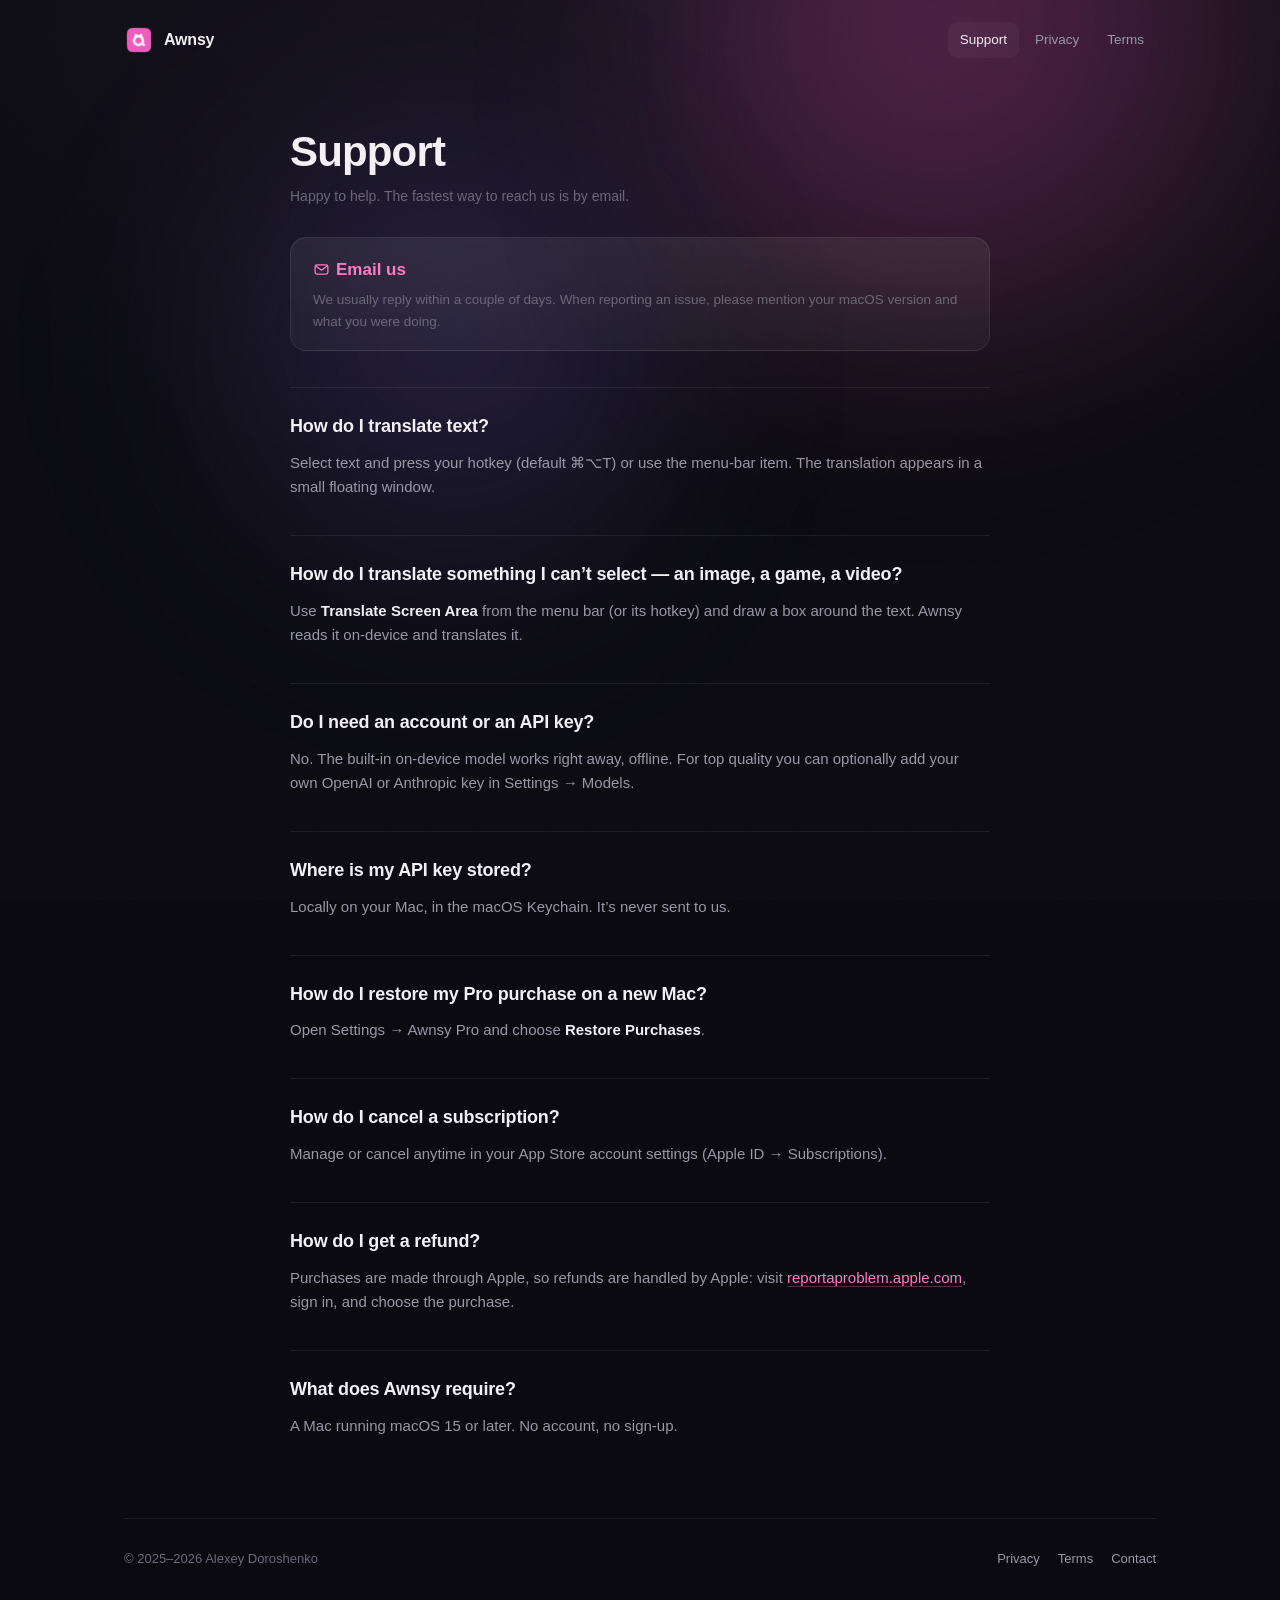
==== support/index.html @ fcd74c51 "feat: add awnsy.com site (landing, support, privacy, terms)" ====
<!doctype html>
<html lang="en">
<head>
<meta charset="utf-8">
<meta name="viewport" content="width=device-width, initial-scale=1">
<title>Awnsy — Support</title>
<meta name="description" content="Get help with Awnsy: how translation and Translate Screen Area work, API keys, purchases, restores, and refunds.">
<link rel="canonical" href="https://awnsy.com/support/">
<link rel="icon" href="../icon.png">
<link rel="stylesheet" href="../assets/site.css">
</head>
<body>
  <div class="aurora"></div>
  <div class="noise"></div>

  <div class="wrap">
    <nav aria-label="Main">
      <a class="brand" href="../index.html"><img src="../icon.png" alt=""><span>Awnsy</span></a>
      <div class="nav-links">
        <a href="../support/index.html" aria-current="page">Support</a>
        <a href="../privacy/index.html">Privacy</a>
        <a href="../terms/index.html">Terms</a>
      </div>
    </nav>

    <main class="prose up">
      <h1>Support</h1>
      <p class="eff">Happy to help. The fastest way to reach us is by email.</p>

      <div class="note-card">
        <svg viewBox="0 0 24 24" aria-hidden="true" style="width:17px;height:17px;stroke:var(--pink);fill:none;stroke-width:1.8;stroke-linecap:round;stroke-linejoin:round;vertical-align:-3px;margin-right:6px"><rect x="3" y="5.5" width="18" height="13" rx="2.5"/><path d="m4 7 8 6 8-6"/></svg><a href="mailto:aidsoid+awnsy@gmail.com">Email us</a>
        <p>We usually reply within a couple of days. When reporting an issue, please mention your macOS version and what you were doing.</p>
      </div>

      <h2>How do I translate text?</h2>
      <p>Select text and press your hotkey (default ⌘⌥T) or use the menu-bar item. The translation appears in a small floating window.</p>

      <h2>How do I translate something I can’t select — an image, a game, a video?</h2>
      <p>Use <strong>Translate Screen Area</strong> from the menu bar (or its hotkey) and draw a box around the text. Awnsy reads it on-device and translates it.</p>

      <h2>Do I need an account or an API key?</h2>
      <p>No. The built-in on-device model works right away, offline. For top quality you can optionally add your own OpenAI or Anthropic key in Settings → Models.</p>

      <h2>Where is my API key stored?</h2>
      <p>Locally on your Mac, in the macOS Keychain. It’s never sent to us.</p>

      <h2>How do I restore my Pro purchase on a new Mac?</h2>
      <p>Open Settings → Awnsy Pro and choose <strong>Restore Purchases</strong>.</p>

      <h2>How do I cancel a subscription?</h2>
      <p>Manage or cancel anytime in your App Store account settings (Apple&nbsp;ID → Subscriptions).</p>

      <h2>How do I get a refund?</h2>
      <p>Purchases are made through Apple, so refunds are handled by Apple: visit <a href="https://reportaproblem.apple.com" rel="noopener">reportaproblem.apple.com</a>, sign in, and choose the purchase.</p>

      <h2>What does Awnsy require?</h2>
      <p>A Mac running macOS 15 or later. No account, no sign-up.</p>
    </main>

    <footer>
      <div class="foot-row">
        <span>© 2025–2026 Alexey Doroshenko</span>
        <span class="spacer"></span>
        <a href="../privacy/index.html">Privacy</a>
        <a href="../terms/index.html">Terms</a>
        <a href="mailto:aidsoid+awnsy@gmail.com">Contact</a>
      </div>
    </footer>
  </div>
</body>
</html>
---- assets/site.css ----
/* Awnsy site — the one home for the shared design system.
   Tokens, backdrop (aurora + noise), chrome (nav, footer), reveal animation,
   and the prose styles used by the text pages. Page-specific presentation
   (the landing's hero, demo scene and bento grid) lives in that page alone. */

:root {
  --bg: #0a0a10;
  --bg-soft: #101018;
  --ink: #f2f0f5;
  --muted: #9a97a6;
  --faint: #6b6878;
  --line: rgba(255,255,255,.08);
  --glass: rgba(255,255,255,.04);
  --glass-strong: rgba(255,255,255,.07);
  --pink: #ff7ac4;
  --pink-deep: #e94db0;
  --violet: #8b6cf0;
  --radius: 20px;
}
* { box-sizing: border-box; margin: 0; padding: 0; }
html { scroll-behavior: smooth; }
body {
  background: var(--bg);
  color: var(--ink);
  font-family: -apple-system, BlinkMacSystemFont, "SF Pro Display", "SF Pro Text", "Helvetica Neue", "Segoe UI", Arial, sans-serif;
  line-height: 1.6;
  -webkit-font-smoothing: antialiased;
  overflow-x: hidden;
}
::selection { background: rgba(233,77,176,.35); }
:focus-visible { outline: 2px solid var(--pink); outline-offset: 3px; border-radius: 6px; }

/* ---------- aurora backdrop ---------- */
.aurora {
  position: fixed; inset: 0; z-index: -2; overflow: hidden;
  background: radial-gradient(120% 90% at 50% 0%, #16121f 0%, var(--bg) 60%);
}
.aurora::before, .aurora::after {
  content: ""; position: absolute; border-radius: 50%; filter: blur(90px);
  will-change: transform;
}
.aurora::before {
  width: 60vw; height: 60vw; max-width: 820px; max-height: 820px;
  left: 50%; top: -22vw;
  background: radial-gradient(circle at 40% 40%, rgba(233,77,176,.34), rgba(233,77,176,0) 65%);
  animation: drift1 26s ease-in-out infinite alternate;
}
.aurora::after {
  width: 46vw; height: 46vw; max-width: 640px; max-height: 640px;
  left: 8%; top: 8vw;
  background: radial-gradient(circle at 60% 40%, rgba(139,108,240,.22), rgba(139,108,240,0) 65%);
  animation: drift2 32s ease-in-out infinite alternate;
}
@keyframes drift1 { from { transform: translate(-60%, 0) } to { transform: translate(-40%, 6%) } }
@keyframes drift2 { from { transform: translate(0, 0) } to { transform: translate(14%, -6%) } }

/* fine noise for texture */
.noise {
  position: fixed; inset: 0; z-index: -1; pointer-events: none; opacity: .5;
  background-image: url("data:image/svg+xml,%3Csvg xmlns='http://www.w3.org/2000/svg' width='160' height='160'%3E%3Cfilter id='n'%3E%3CfeTurbulence type='fractalNoise' baseFrequency='0.9' numOctaves='2' stitchTiles='stitch'/%3E%3CfeColorMatrix type='matrix' values='0 0 0 0 1 0 0 0 0 1 0 0 0 0 1 0 0 0 0.05 0'/%3E%3C/filter%3E%3Crect width='100%25' height='100%25' filter='url(%23n)'/%3E%3C/svg%3E");
}

.wrap { max-width: 1080px; margin: 0 auto; padding: 0 24px; }

/* ---------- nav ---------- */
nav {
  display: flex; align-items: center; gap: 10px;
  padding: 22px 0;
}
.brand { display: flex; align-items: center; gap: 10px; text-decoration: none; color: var(--ink); }
.brand img { width: 30px; height: 30px; border-radius: 8px; }
.brand span { font-weight: 700; font-size: 16px; letter-spacing: -0.2px; }
.nav-links { margin-left: auto; display: flex; gap: 4px; }
.nav-links a {
  color: var(--muted); text-decoration: none; font-size: 13.5px; font-weight: 500;
  padding: 7px 12px; border-radius: 9px; transition: color .2s, background .2s;
}
.nav-links a:hover { color: var(--ink); background: var(--glass-strong); }
.nav-links a[aria-current="page"] { color: var(--ink); background: var(--glass); }

/* ---------- footer ---------- */
footer {
  border-top: 1px solid var(--line);
  padding: 30px 0 46px;
  color: var(--faint); font-size: 13px;
}
.foot-row { display: flex; gap: 18px; align-items: center; flex-wrap: wrap; }
.foot-row a { color: var(--muted); text-decoration: none; }
.foot-row a:hover { color: var(--ink); }
.foot-row .spacer { margin-left: auto; }
.disclaimer { margin-top: 14px; font-size: 11.5px; color: var(--faint); max-width: 52em; }

/* ---------- prose (text pages) ---------- */
.prose { max-width: 700px; margin: 0 auto; padding: 42px 0 70px; }
.prose h1 {
  font-size: clamp(30px, 4.4vw, 42px);
  letter-spacing: -0.02em; font-weight: 800; line-height: 1.12;
  margin: 6px 0 8px; text-wrap: balance;
}
.prose .eff { color: var(--faint); font-size: 14px; margin-bottom: 30px; }
.prose .lead { font-size: 16.5px; }
.prose h2 {
  font-size: 18px; font-weight: 700; letter-spacing: -0.01em;
  margin: 36px 0 10px; padding-top: 24px; border-top: 1px solid var(--line);
}
.prose p, .prose li, .prose dd { color: var(--muted); font-size: 15px; }
.prose p { margin: 10px 0; }
.prose strong { color: var(--ink); font-weight: 600; }
.prose em { color: var(--ink); }
.prose a { color: var(--pink); text-decoration: none; border-bottom: 1px solid rgba(255,122,196,.3); transition: border-color .2s; }
.prose a:hover { border-color: var(--pink); }
.prose ul { padding-left: 20px; margin: 10px 0; }
.prose li { margin: 7px 0; }
.prose dt { color: var(--ink); font-weight: 650; margin-top: 18px; }
.prose dd { margin: 4px 0 0; }

/* glass callout, e.g. the support contact card */
.note-card {
  background: linear-gradient(180deg, var(--glass-strong), var(--glass));
  border: 1px solid var(--line);
  border-radius: 16px;
  padding: 18px 22px;
  margin: 20px 0 8px;
}
.note-card a { font-weight: 700; font-size: 17px; border-bottom: none; }
.note-card p { font-size: 13.5px; color: var(--faint); margin: 6px 0 0; }

/* reveal-on-load */
.up { opacity: 0; transform: translateY(14px); animation: rise .7s cubic-bezier(.2,.7,.3,1) forwards; }
.d1 { animation-delay: .05s } .d2 { animation-delay: .15s } .d3 { animation-delay: .25s } .d4 { animation-delay: .4s }
@keyframes rise { to { opacity: 1; transform: none } }

@media (prefers-reduced-motion: reduce) {
  .aurora::before, .aurora::after { animation: none !important; }
  .up { animation: none; opacity: 1; transform: none; }
}
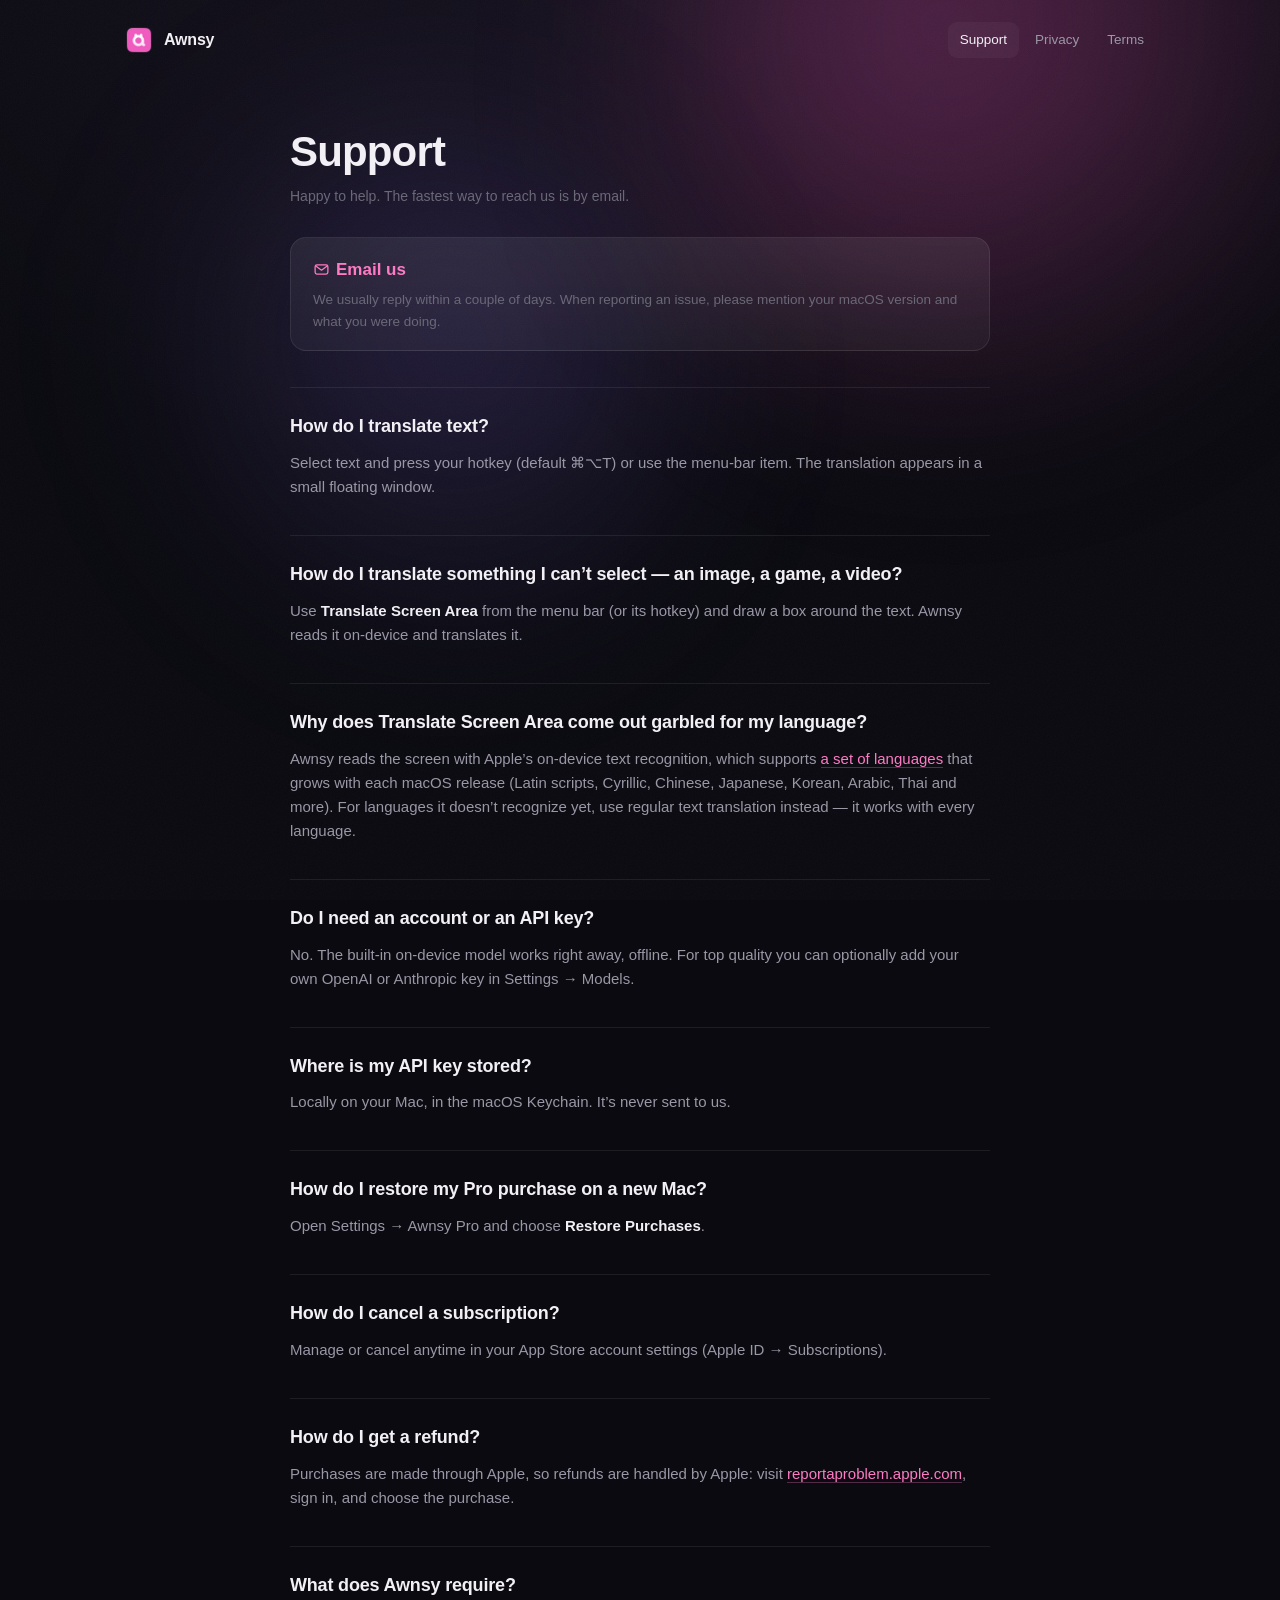
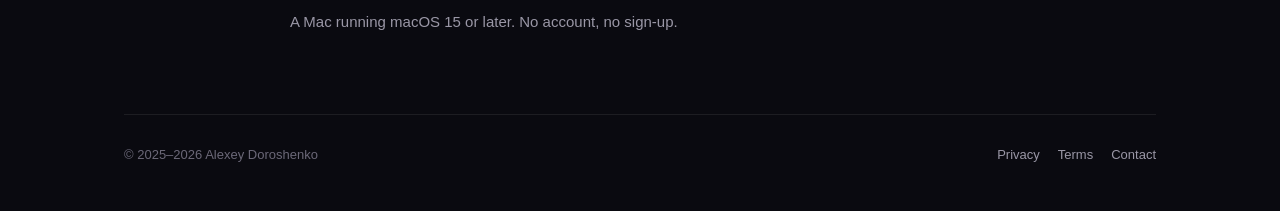
==== commit f25fe38f: "docs(support): add OCR language support FAQ" ====
--- a/support/index.html
+++ b/support/index.html
@@ -38,6 +38,9 @@
       <h2>How do I translate something I can’t select — an image, a game, a video?</h2>
       <p>Use <strong>Translate Screen Area</strong> from the menu bar (or its hotkey) and draw a box around the text. Awnsy reads it on-device and translates it.</p>
 
+      <h2>Why does Translate Screen Area come out garbled for my language?</h2>
+      <p>Awnsy reads the screen with Apple’s on-device text recognition, which supports <a href="https://www.apple.com/macos/feature-availability/" rel="noopener">a set of languages</a> that grows with each macOS release (Latin scripts, Cyrillic, Chinese, Japanese, Korean, Arabic, Thai and more). For languages it doesn’t recognize yet, use regular text translation instead — it works with every language.</p>
+
       <h2>Do I need an account or an API key?</h2>
       <p>No. The built-in on-device model works right away, offline. For top quality you can optionally add your own OpenAI or Anthropic key in Settings → Models.</p>
 
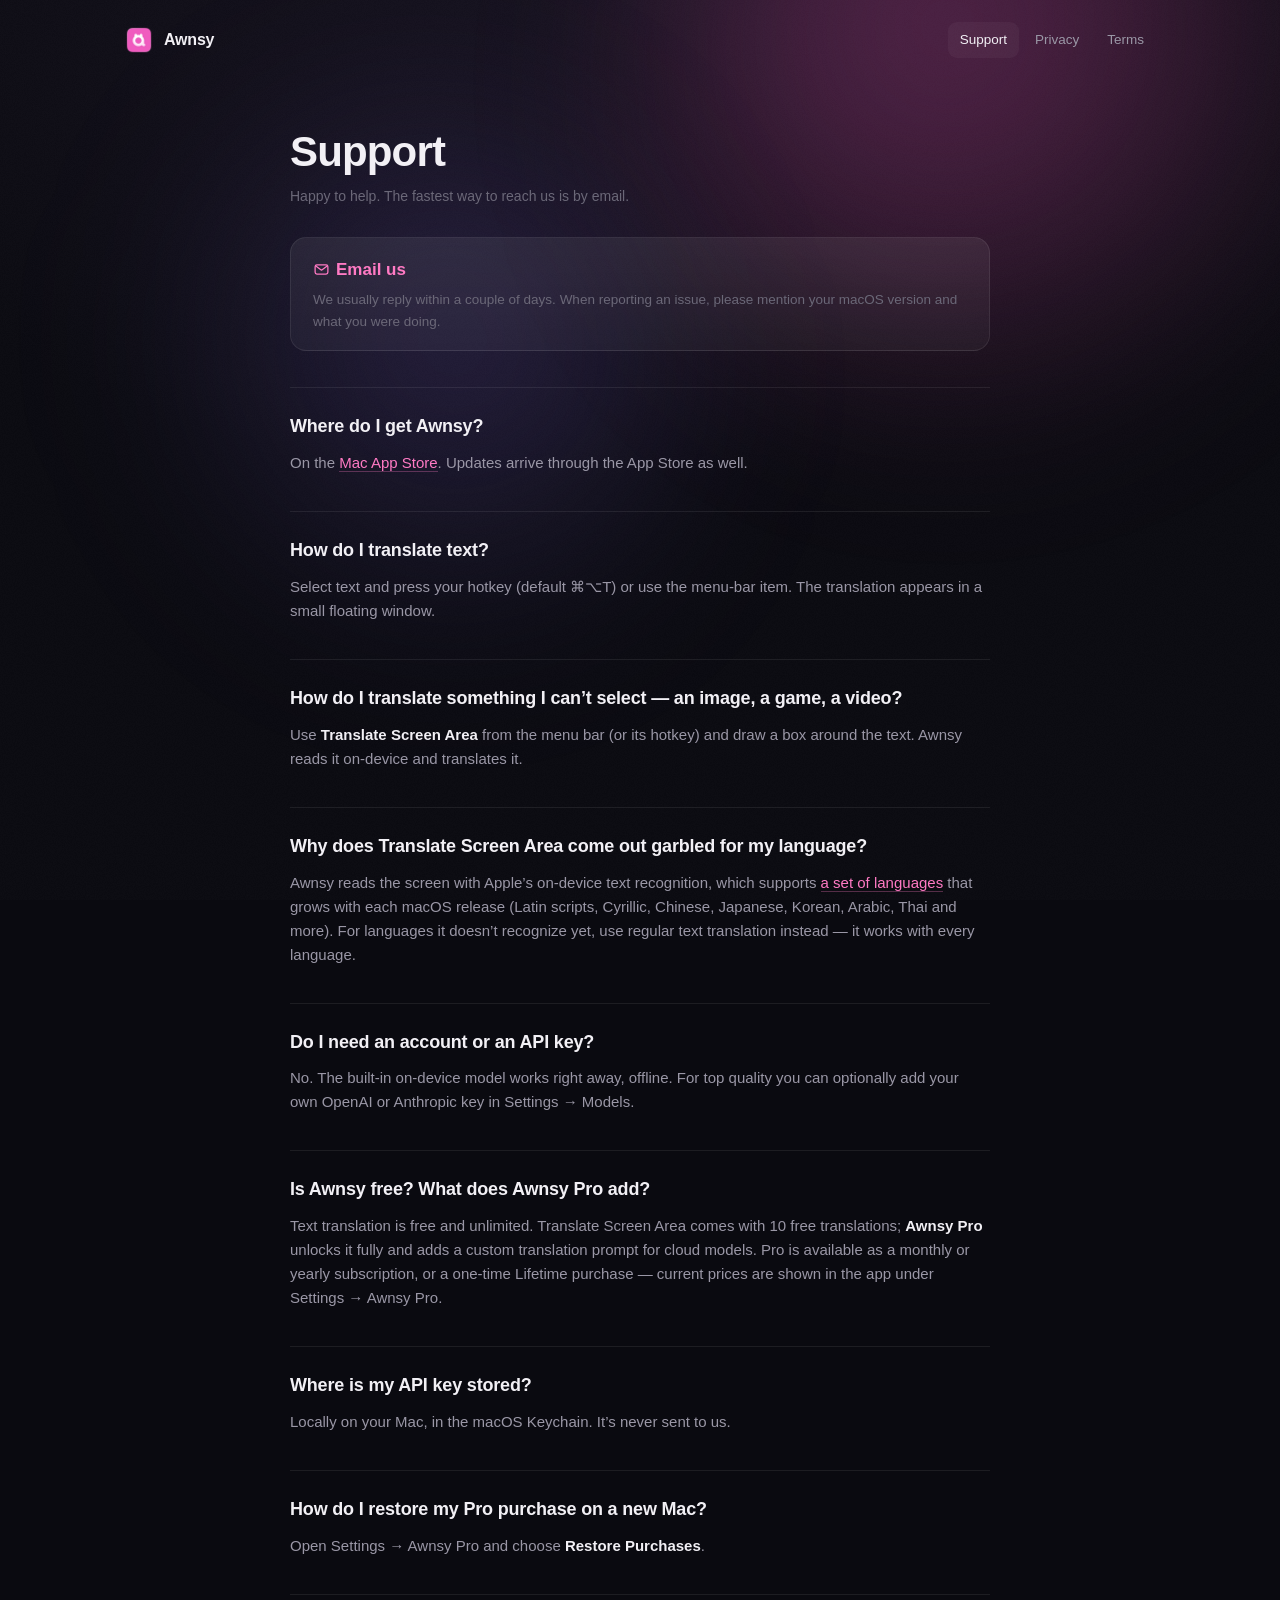
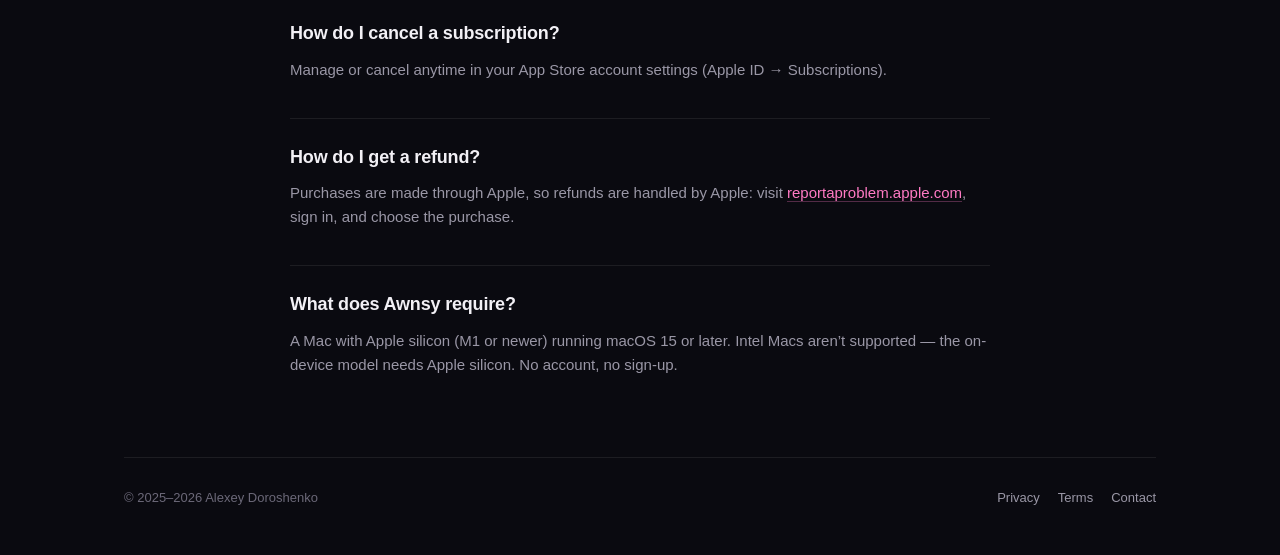
==== commit f9d499ff: "feat: launch-ready site — App Store badge, Pro and requirements FAQ" ====
--- a/support/index.html
+++ b/support/index.html
@@ -32,6 +32,9 @@
         <p>We usually reply within a couple of days. When reporting an issue, please mention your macOS version and what you were doing.</p>
       </div>
 
+      <h2>Where do I get Awnsy?</h2>
+      <p>On the <a href="https://apps.apple.com/app/id0000000000">Mac App Store</a>. Updates arrive through the App Store as well.</p>
+
       <h2>How do I translate text?</h2>
       <p>Select text and press your hotkey (default ⌘⌥T) or use the menu-bar item. The translation appears in a small floating window.</p>
 
@@ -43,6 +46,9 @@
 
       <h2>Do I need an account or an API key?</h2>
       <p>No. The built-in on-device model works right away, offline. For top quality you can optionally add your own OpenAI or Anthropic key in Settings → Models.</p>
+
+      <h2>Is Awnsy free? What does Awnsy Pro add?</h2>
+      <p>Text translation is free and unlimited. Translate Screen Area comes with 10 free translations; <strong>Awnsy Pro</strong> unlocks it fully and adds a custom translation prompt for cloud models. Pro is available as a monthly or yearly subscription, or a one-time Lifetime purchase — current prices are shown in the app under Settings → Awnsy Pro.</p>
 
       <h2>Where is my API key stored?</h2>
       <p>Locally on your Mac, in the macOS Keychain. It’s never sent to us.</p>
@@ -57,7 +63,7 @@
       <p>Purchases are made through Apple, so refunds are handled by Apple: visit <a href="https://reportaproblem.apple.com" rel="noopener">reportaproblem.apple.com</a>, sign in, and choose the purchase.</p>
 
       <h2>What does Awnsy require?</h2>
-      <p>A Mac running macOS 15 or later. No account, no sign-up.</p>
+      <p>A Mac with Apple silicon (M1 or newer) running macOS 15 or later. Intel Macs aren’t supported — the on-device model needs Apple silicon. No account, no sign-up.</p>
     </main>
 
     <footer>
